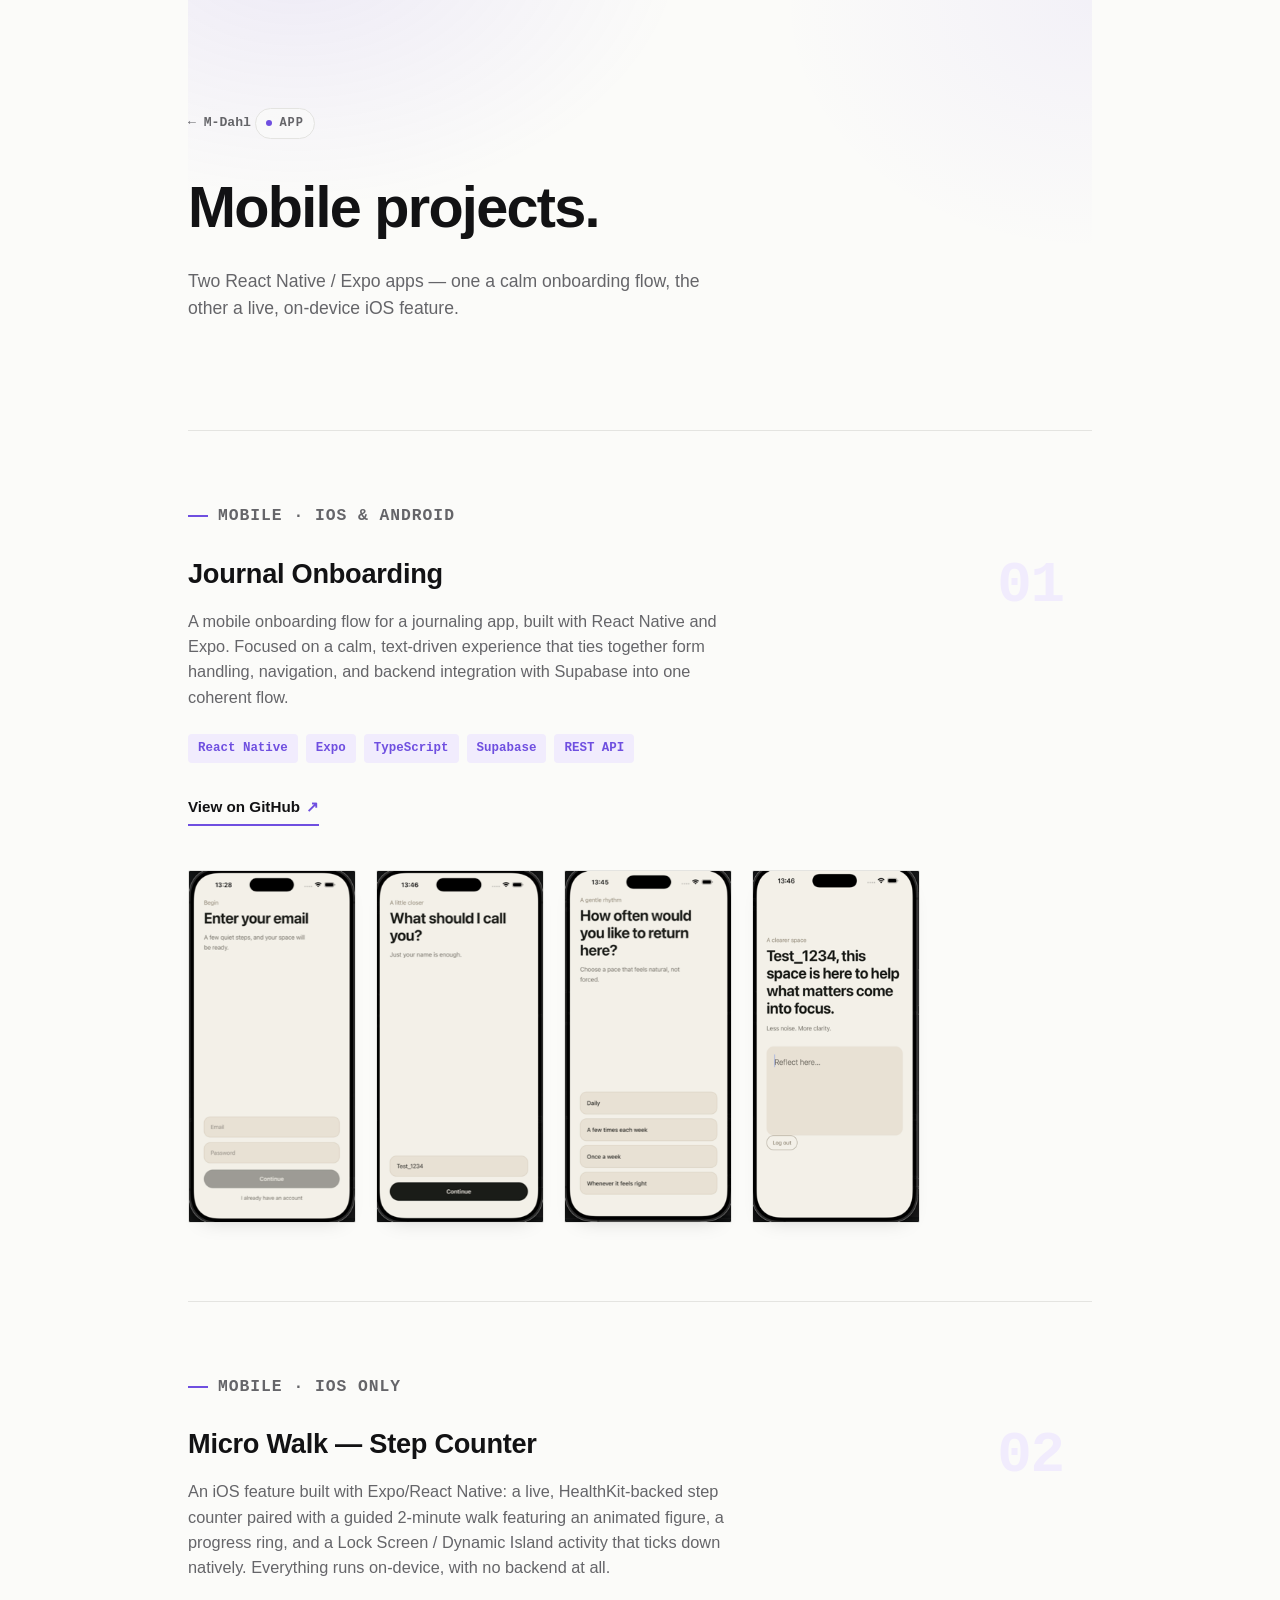
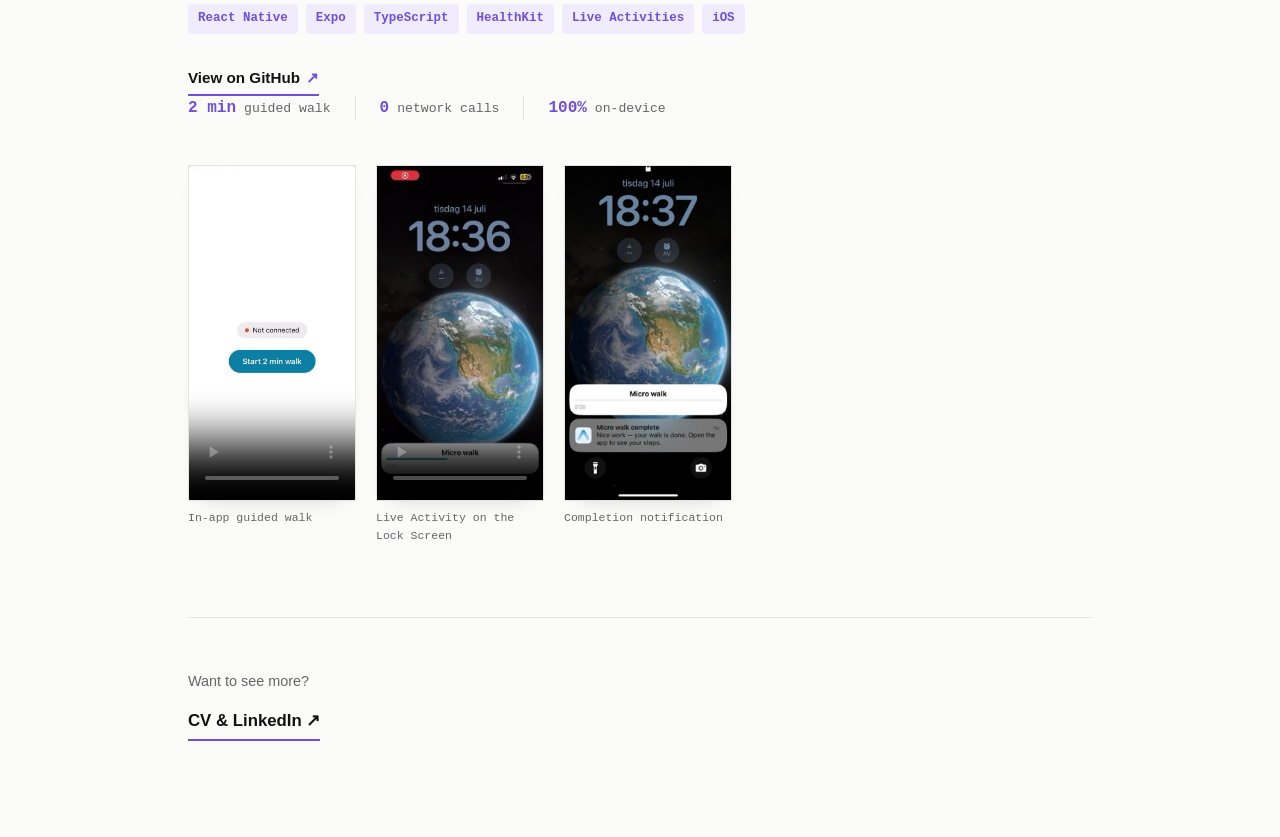
==== app.html @ a0d1460f "Split into a landing page plus a category page instead of scrolling index.html is now a minimal land" ====
<!DOCTYPE html>
<html lang="en">
<head>
<meta charset="UTF-8">
<meta name="viewport" content="width=device-width, initial-scale=1.0">
<title>App Projects — M-Dahl</title>
<meta name="description" content="Mobile app projects by M-Dahl: Journal Onboarding and Micro Walk.">
<meta name="robots" content="noindex, nofollow">
<meta name="color-scheme" content="light">
<link rel="icon" href="data:,">
<link rel="stylesheet" href="assets/css/style.css">
</head>
<body>

<div class="wrap">
  <header class="hero">
    <a class="back-link" href="index.html">← M-Dahl</a>
    <p class="eyebrow">App</p>
    <h1>Mobile projects.</h1>
    <p class="bio">Two React Native / Expo apps — one a calm onboarding flow, the other a live, on-device iOS feature.</p>
  </header>
</div>

<main class="wrap" id="projects">

  <section class="project">
    <p class="index-no">01</p>
    <div class="project-copy">
      <p class="kicker"><span class="bar"></span>Mobile · iOS &amp; Android</p>
      <h2>Journal Onboarding</h2>
      <p>A mobile onboarding flow for a journaling app, built with React Native and Expo. Focused on a calm, text-driven experience that ties together form handling, navigation, and backend integration with Supabase into one coherent flow.</p>
      <ul class="stack">
        <li>React Native</li>
        <li>Expo</li>
        <li>TypeScript</li>
        <li>Supabase</li>
        <li>REST API</li>
      </ul>
      <a class="repo-link" href="https://github.com/project5662/journal-onboarding" target="_blank" rel="noopener">
        View on GitHub <span class="arrow">↗</span>
      </a>
    </div>
    <div class="filmstrip">
      <img src="assets/img/journal-0.png" width="231" height="480" alt="Journal Onboarding – sign up screen">
      <img src="assets/img/journal-1.png" width="227" height="480" alt="Journal Onboarding – name screen">
      <img src="assets/img/journal-3.png" width="229" height="480" alt="Journal Onboarding – frequency screen">
      <img src="assets/img/journal-2.png" width="233" height="480" alt="Journal Onboarding – reflection screen">
    </div>
  </section>

  <section class="project">
    <p class="index-no">02</p>
    <div class="project-copy">
      <p class="kicker"><span class="bar"></span>Mobile · iOS only</p>
      <h2>Micro Walk — Step Counter</h2>
      <p>An iOS feature built with Expo/React Native: a live, HealthKit-backed step counter paired with a guided 2-minute walk featuring an animated figure, a progress ring, and a Lock Screen / Dynamic Island activity that ticks down natively. Everything runs on-device, with no backend at all.</p>
      <ul class="stack">
        <li>React Native</li>
        <li>Expo</li>
        <li>TypeScript</li>
        <li>HealthKit</li>
        <li>Live Activities</li>
        <li>iOS</li>
      </ul>
      <a class="repo-link" href="https://github.com/project5662/step-counter-test-app" target="_blank" rel="noopener">
        View on GitHub <span class="arrow">↗</span>
      </a>
    </div>
    <div class="stat-row">
      <div class="stat"><span class="num">2 min</span><span class="label">guided walk</span></div>
      <div class="stat"><span class="num">0</span><span class="label">network calls</span></div>
      <div class="stat"><span class="num">100%</span><span class="label">on-device</span></div>
    </div>
    <div class="media-row">
      <figure>
        <div class="media-frame">
          <video src="assets/video/micro-walk-demo.mp4" poster="assets/video/micro-walk-poster.jpg" controls preload="metadata" playsinline muted>
            Your browser doesn't support embedded video. <a href="assets/video/micro-walk-demo.mp4">Download the demo</a> instead.
          </video>
        </div>
        <figcaption>In-app guided walk</figcaption>
      </figure>
      <figure>
        <div class="media-frame">
          <video src="assets/video/micro-walk-lockscreen.mp4" poster="assets/video/micro-walk-lockscreen-poster.jpg" controls preload="metadata" playsinline muted></video>
        </div>
        <figcaption>Live Activity on the Lock Screen</figcaption>
      </figure>
      <figure>
        <div class="media-frame">
          <img src="assets/img/walk-lockscreen.jpg" alt="Lock Screen notification: Micro walk complete, nice work — your walk is done">
        </div>
        <figcaption>Completion notification</figcaption>
      </figure>
    </div>
  </section>

</main>

<div class="wrap">
  <footer>
    <p>Want to see more?</p>
    <a class="cv-link" href="#" target="_blank" rel="noopener">CV &amp; LinkedIn ↗</a>
  </footer>
</div>

</body>
</html>
---- assets/css/style.css ----
:root{
  --bg: #fbfbf9;
  --ink: #121214;
  --muted: #656569;
  --line: #e4e4e1;
  --accent: #6f4fe0;
  --accent-soft: #f1ecfd;
  --mono: ui-monospace, "SF Mono", "Roboto Mono", Menlo, Consolas, monospace;
  --sans: -apple-system, BlinkMacSystemFont, "Inter", "Segoe UI", Roboto, sans-serif;
  --maxw: 960px;
}

* { box-sizing: border-box; }

html { scroll-behavior: smooth; }

body{
  margin: 0;
  background: var(--bg);
  color: var(--ink);
  font-family: var(--sans);
  line-height: 1.55;
  -webkit-font-smoothing: antialiased;
  overflow-x: hidden;
}

a{ color: inherit; }

:focus-visible{
  outline: 2px solid var(--ink);
  outline-offset: 3px;
  border-radius: 2px;
}

.wrap{
  max-width: var(--maxw);
  margin: 0 auto;
  padding: 0 28px;
}

header.hero{
  position: relative;
  padding: 108px 0 76px;
  border-bottom: 1px solid var(--line);
  overflow: hidden;
  background:
    radial-gradient(600px 420px at 12% -15%, rgba(111,79,224,0.10), transparent 65%),
    radial-gradient(520px 420px at 100% 0%, rgba(111,79,224,0.06), transparent 60%);
}

/* Landing page hero: full-height, centered, no lower content to lead into */
header.hero.landing{
  min-height: 86vh;
  display: flex;
  align-items: center;
  border-bottom: none;
}

.back-link{
  display: inline-flex;
  align-items: center;
  gap: 6px;
  font-family: var(--mono);
  font-size: 0.82rem;
  font-weight: 600;
  color: var(--muted);
  text-decoration: none;
  margin: 0 0 28px;
}

.back-link:hover{ color: var(--ink); }

.eyebrow{
  display: inline-flex;
  align-items: center;
  gap: 7px;
  font-family: var(--mono);
  font-size: 12px;
  letter-spacing: 0.08em;
  text-transform: uppercase;
  color: var(--muted);
  background: rgba(251,251,249,0.7);
  border: 1px solid var(--line);
  padding: 5px 10px;
  border-radius: 999px;
  margin: 0 0 24px;
  font-weight: 600;
}

.eyebrow::before{
  content: "";
  width: 6px;
  height: 6px;
  border-radius: 50%;
  background: var(--accent);
  flex-shrink: 0;
}

h1{
  font-size: clamp(2.4rem, 6vw, 3.6rem);
  margin: 0 0 16px;
  letter-spacing: -0.03em;
  font-weight: 700;
}

.bio{
  font-size: 1.1rem;
  color: var(--muted);
  max-width: 56ch;
  margin: 0 0 32px;
}

.categories{
  display: flex;
  gap: 10px;
}

.cat-pill{
  display: inline-flex;
  align-items: center;
  gap: 6px;
  font-family: var(--mono);
  font-size: 0.8rem;
  font-weight: 600;
  text-decoration: none;
  color: var(--accent);
  background: var(--accent-soft);
  border: 1px solid transparent;
  padding: 7px 14px;
  border-radius: 999px;
  transition: transform 0.15s ease, background 0.15s ease;
}

a.cat-pill:hover{
  background: var(--accent);
  color: #fff;
}

.cat-pill.is-disabled{
  color: var(--muted);
  background: transparent;
  border-color: var(--line);
}

.cat-pill .soon{
  font-size: 0.68rem;
  color: var(--muted);
  text-transform: uppercase;
  letter-spacing: 0.06em;
}

main{
  padding-bottom: 20px;
}

section.project{
  position: relative;
  padding: 72px 0;
  border-bottom: 1px solid var(--line);
}

.kicker{
  display: flex;
  align-items: center;
  gap: 10px;
  font-family: var(--mono);
  font-size: 12px;
  letter-spacing: 0.06em;
  text-transform: uppercase;
  color: var(--accent);
  font-weight: 600;
  margin: 0 0 10px;
}

.kicker .bar{
  width: 20px;
  height: 2px;
  background: var(--accent);
  flex-shrink: 0;
}

.index-no{
  font-family: var(--mono);
  font-weight: 700;
  font-size: clamp(2.6rem, 6vw, 3.6rem);
  line-height: 1;
  color: var(--accent-soft);
  position: absolute;
  top: 68px;
  right: 28px;
  letter-spacing: -0.02em;
  user-select: none;
}

.project-copy h2{
  font-size: 1.7rem;
  margin: 0 0 14px;
  letter-spacing: -0.01em;
  font-weight: 700;
  max-width: 24ch;
}

.project-copy p{
  color: var(--muted);
  margin: 0 0 24px;
  font-size: 1.02rem;
  max-width: 62ch;
}

.stack{
  list-style: none;
  display: flex;
  flex-wrap: wrap;
  gap: 8px;
  padding: 0;
  margin: 0 0 28px;
}

.stack li{
  font-family: var(--mono);
  font-size: 0.78rem;
  color: var(--accent);
  background: var(--accent-soft);
  padding: 5px 10px;
  border-radius: 4px;
  font-weight: 600;
}

.repo-link{
  display: inline-flex;
  align-items: center;
  gap: 6px;
  text-decoration: none;
  font-weight: 700;
  font-size: 0.95rem;
  color: var(--ink);
  border-bottom: 2px solid var(--accent);
  padding: 4px 0 5px;
}

.repo-link .arrow{
  color: var(--accent);
  transition: transform 0.15s ease;
}

.repo-link:hover .arrow{ transform: translate(3px, -3px); }

/* Screenshot filmstrip */
.filmstrip{
  margin-top: 44px;
  display: flex;
  flex-wrap: wrap;
  gap: 20px;
  padding-bottom: 6px;
}

.filmstrip img{
  width: 168px;
  height: auto;
  flex-shrink: 0;
  border: 1px solid var(--line);
  border-radius: 2px;
  box-shadow: 0 10px 20px -16px rgba(17,17,20,0.25);
  background: #fff;
  display: block;
}

/* Micro Walk visual */
.stat-row{
  display: flex;
  flex-wrap: wrap;
  gap: 8px 24px;
  margin: 0 0 28px;
  font-family: var(--mono);
}

.stat{
  display: flex;
  align-items: baseline;
  gap: 8px;
  padding-right: 24px;
  border-right: 1px solid var(--line);
}

.stat:last-child{
  padding-right: 0;
  border-right: none;
}

.stat .num{
  font-size: 1rem;
  font-weight: 700;
  color: var(--accent);
  font-variant-numeric: tabular-nums;
}

.stat .label{
  font-size: 0.82rem;
  color: var(--muted);
}

.media-row{
  margin-top: 44px;
  display: flex;
  flex-wrap: wrap;
  gap: 20px;
}

.media-row figure{
  margin: 0;
  width: 168px;
  flex-shrink: 0;
}

.media-frame{
  width: 168px;
  aspect-ratio: 9 / 18;
  overflow: hidden;
  border: 1px solid var(--line);
  border-radius: 2px;
  box-shadow: 0 10px 20px -16px rgba(17,17,20,0.25);
  background: #000;
}

.media-frame img,
.media-frame video{
  width: 100%;
  height: 100%;
  object-fit: cover;
  object-position: top center;
  display: block;
}

.media-row figcaption{
  margin-top: 8px;
  font-family: var(--mono);
  font-size: 0.72rem;
  color: var(--muted);
}

footer{
  padding: 52px 0 96px;
}

footer p{
  color: var(--muted);
  font-size: 0.9rem;
  margin: 0 0 12px;
}

.cv-link{
  display: inline-block;
  text-decoration: none;
  font-weight: 700;
  font-size: 1.05rem;
  color: var(--ink);
  border-bottom: 2px solid var(--accent);
  padding: 4px 0 5px;
}

.cv-link:hover{ opacity: 0.6; }

@media (prefers-reduced-motion: reduce){
  html{ scroll-behavior: auto; }
  .repo-link .arrow{
    transition: none !important;
  }
}

@media (max-width: 700px){
  header.hero{ padding: 76px 0 48px; }
  header.hero.landing{ min-height: auto; padding: 64px 0 56px; }
  section.project{ padding: 52px 0; }
  .index-no{ top: 52px; }
}
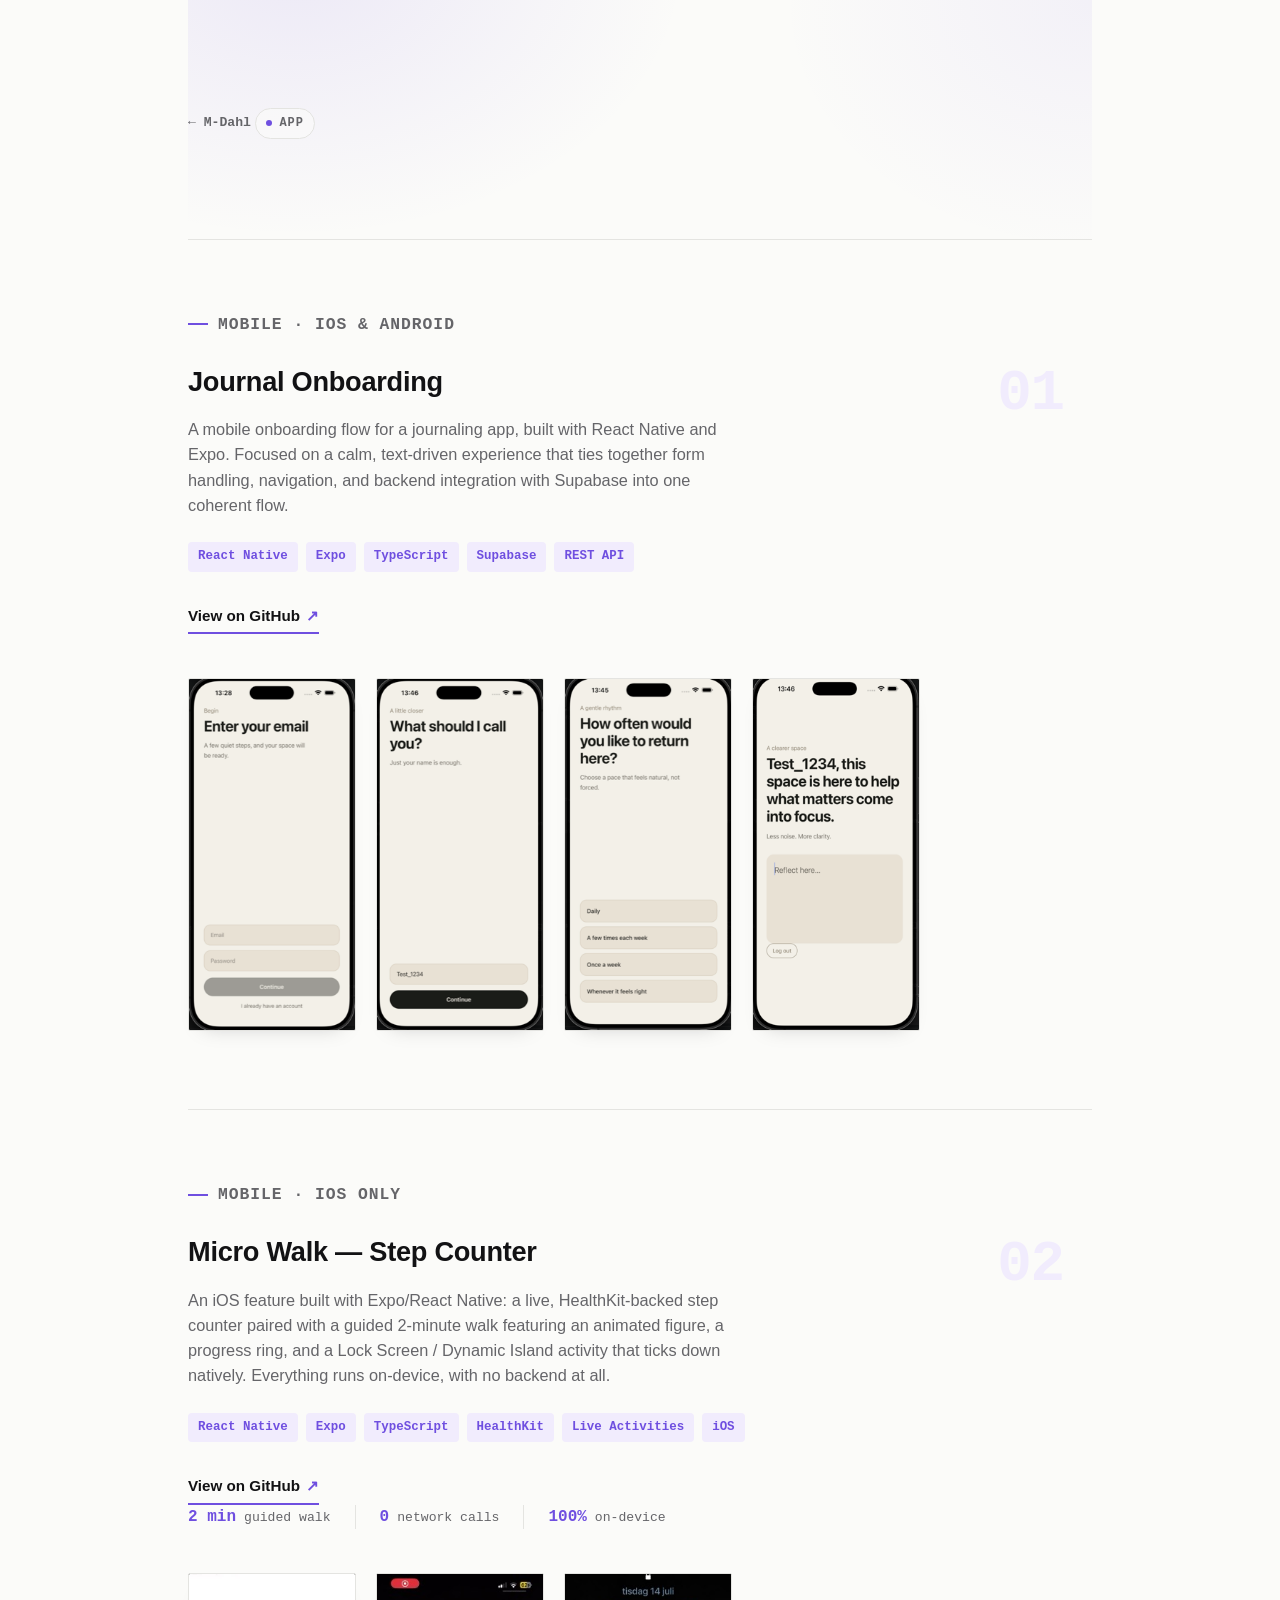
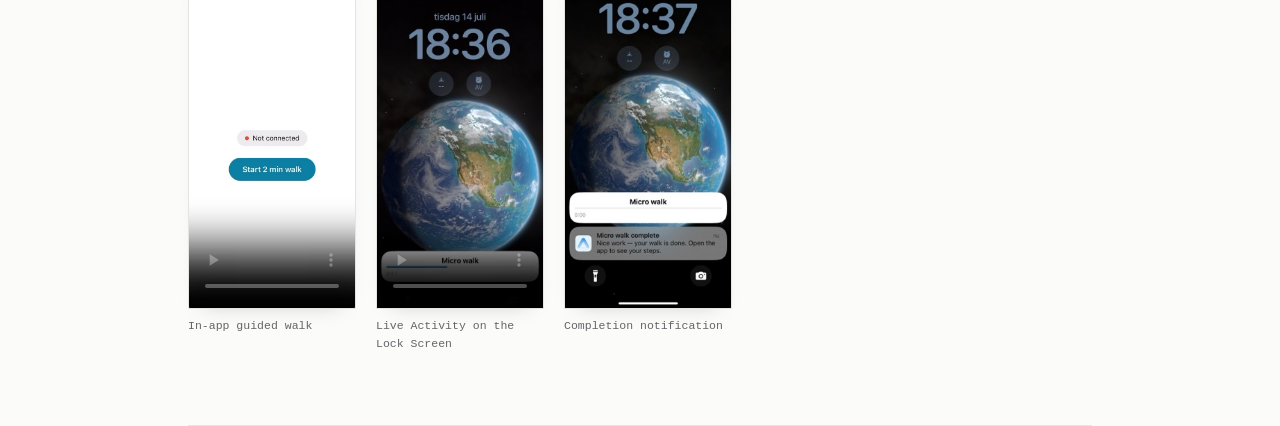
==== commit 4c93d8f6: "Trim hero copy and remove the footer across all pages - Landing bio now opens with "Engineer from KT" ====
--- a/app.html
+++ b/app.html
@@ -16,8 +16,6 @@
   <header class="hero">
     <a class="back-link" href="index.html">← M-Dahl</a>
     <p class="eyebrow">App</p>
-    <h1>Mobile projects.</h1>
-    <p class="bio">Two React Native / Expo apps — one a calm onboarding flow, the other a live, on-device iOS feature.</p>
   </header>
 </div>
 
@@ -97,12 +95,5 @@
 
 </main>
 
-<div class="wrap">
-  <footer>
-    <p>Want to see more?</p>
-    <a class="cv-link" href="#" target="_blank" rel="noopener">CV &amp; LinkedIn ↗</a>
-  </footer>
-</div>
-
 </body>
 </html>
--- a/assets/css/style.css
+++ b/assets/css/style.css
@@ -110,6 +110,15 @@
   margin: 0 0 32px;
 }
 
+.section-label{
+  font-family: var(--mono);
+  font-size: 12px;
+  letter-spacing: 0.06em;
+  text-transform: uppercase;
+  color: var(--muted);
+  margin: 0 0 14px;
+}
+
 .categories{
   display: flex;
   gap: 10px;
@@ -338,28 +347,6 @@
   color: var(--muted);
 }
 
-footer{
-  padding: 52px 0 96px;
-}
-
-footer p{
-  color: var(--muted);
-  font-size: 0.9rem;
-  margin: 0 0 12px;
-}
-
-.cv-link{
-  display: inline-block;
-  text-decoration: none;
-  font-weight: 700;
-  font-size: 1.05rem;
-  color: var(--ink);
-  border-bottom: 2px solid var(--accent);
-  padding: 4px 0 5px;
-}
-
-.cv-link:hover{ opacity: 0.6; }
-
 @media (prefers-reduced-motion: reduce){
   html{ scroll-behavior: auto; }
   .repo-link .arrow{
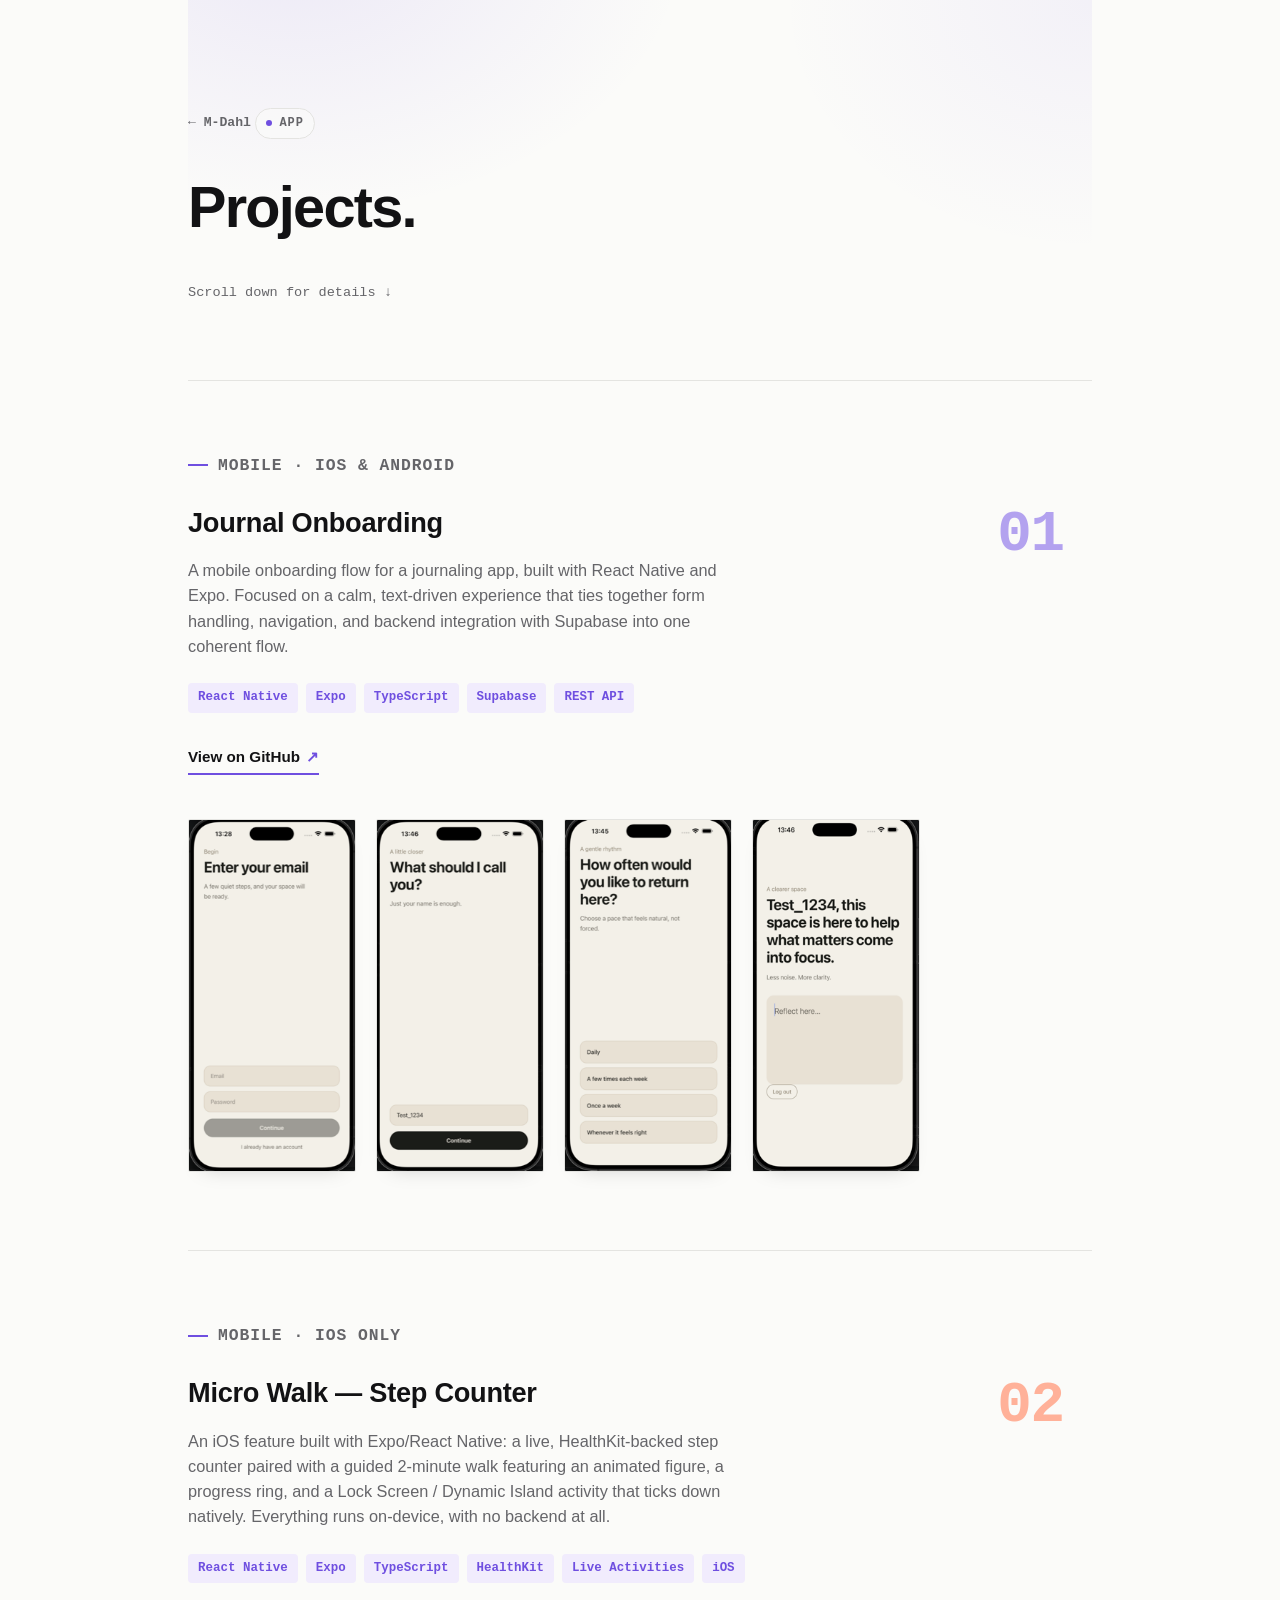
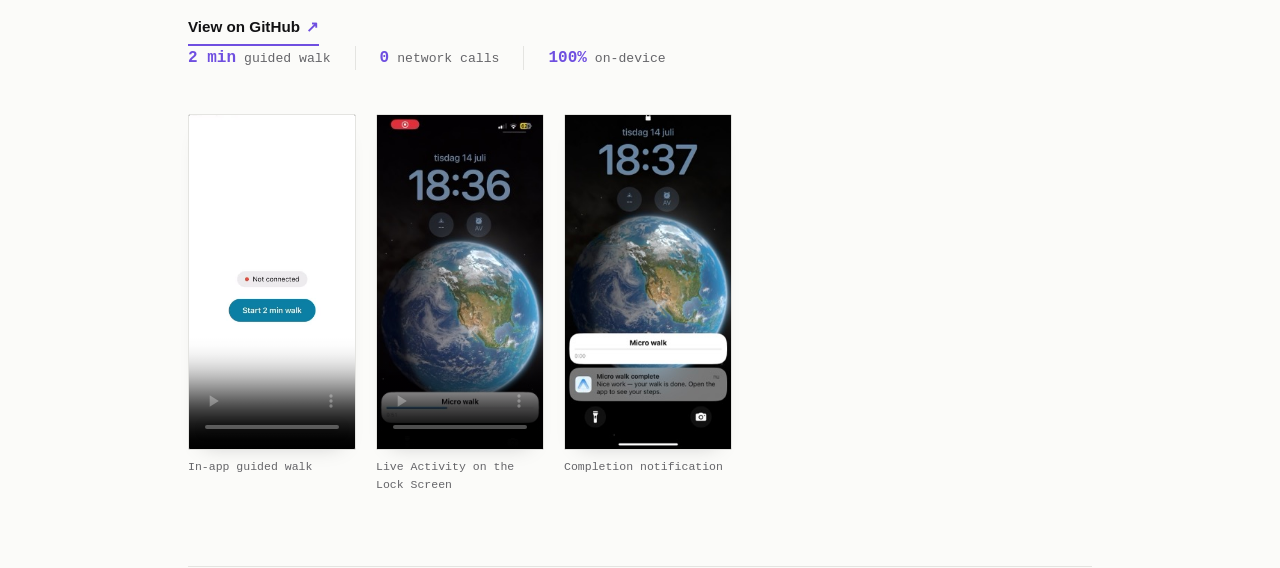
==== commit 5d5627ef: "Distinguish the two project numbers by color, add a scroll cue, mention AI/ML interest - Give the 01" ====
--- a/app.html
+++ b/app.html
@@ -16,13 +16,15 @@
   <header class="hero">
     <a class="back-link" href="index.html">← M-Dahl</a>
     <p class="eyebrow">App</p>
+    <h1>Projects.</h1>
+    <p class="scroll-hint">Scroll down for details <span class="chevron">↓</span></p>
   </header>
 </div>
 
 <main class="wrap" id="projects">
 
   <section class="project">
-    <p class="index-no">01</p>
+    <p class="index-no index-no--1">01</p>
     <div class="project-copy">
       <p class="kicker"><span class="bar"></span>Mobile · iOS &amp; Android</p>
       <h2>Journal Onboarding</h2>
@@ -47,7 +49,7 @@
   </section>
 
   <section class="project">
-    <p class="index-no">02</p>
+    <p class="index-no index-no--2">02</p>
     <div class="project-copy">
       <p class="kicker"><span class="bar"></span>Mobile · iOS only</p>
       <h2>Micro Walk — Step Counter</h2>
--- a/assets/css/style.css
+++ b/assets/css/style.css
@@ -70,6 +70,30 @@
 
 .back-link:hover{ color: var(--ink); }
 
+.scroll-hint{
+  display: inline-flex;
+  align-items: center;
+  gap: 8px;
+  font-family: var(--mono);
+  font-size: 0.85rem;
+  color: var(--muted);
+  margin: 14px 0 0;
+}
+
+.scroll-hint .chevron{
+  display: inline-block;
+  animation: scroll-bob 1.6s ease-in-out infinite;
+}
+
+@keyframes scroll-bob{
+  0%, 100%{ transform: translateY(0); }
+  50%{ transform: translateY(4px); }
+}
+
+@media (prefers-reduced-motion: reduce){
+  .scroll-hint .chevron{ animation: none; }
+}
+
 .eyebrow{
   display: inline-flex;
   align-items: center;
@@ -193,13 +217,15 @@
   font-weight: 700;
   font-size: clamp(2.6rem, 6vw, 3.6rem);
   line-height: 1;
-  color: var(--accent-soft);
   position: absolute;
   top: 68px;
   right: 28px;
   letter-spacing: -0.02em;
   user-select: none;
 }
+
+.index-no--1{ color: #b3a2ef; }
+.index-no--2{ color: #ffb199; }
 
 .project-copy h2{
   font-size: 1.7rem;
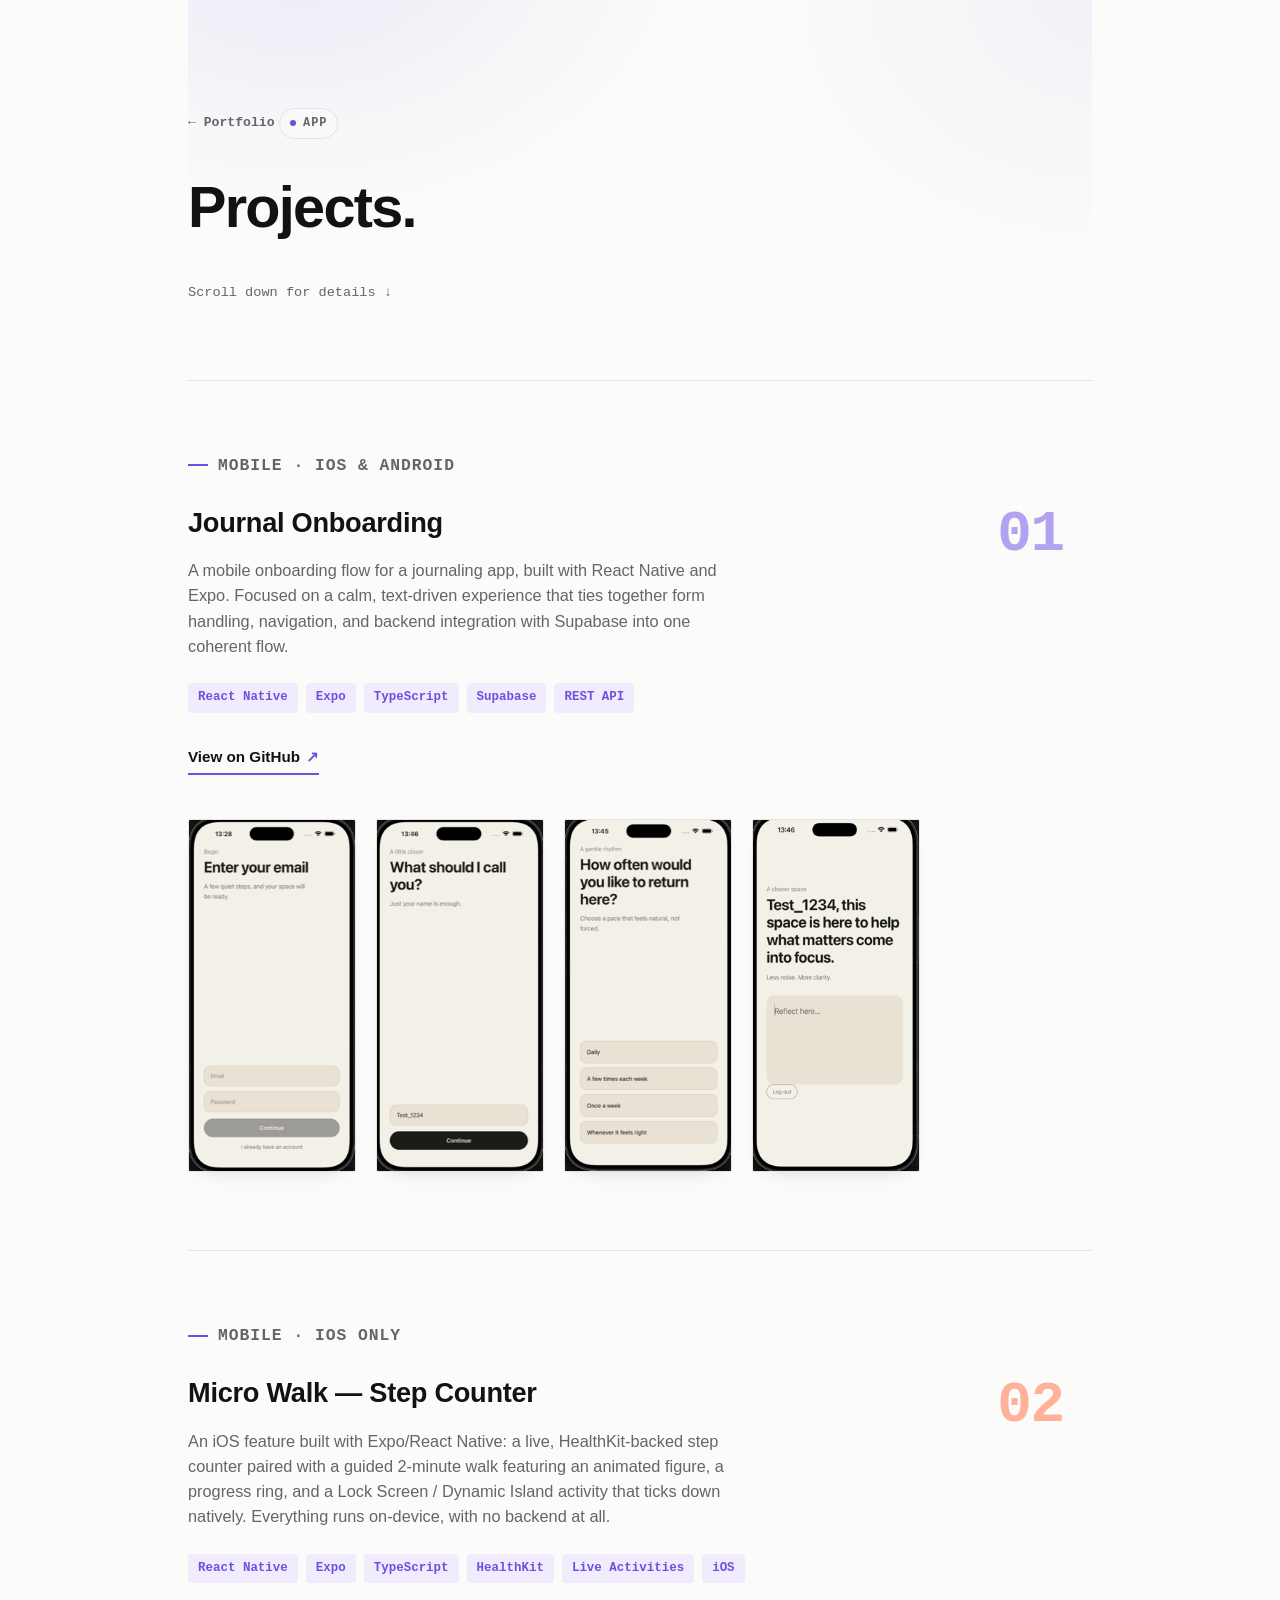
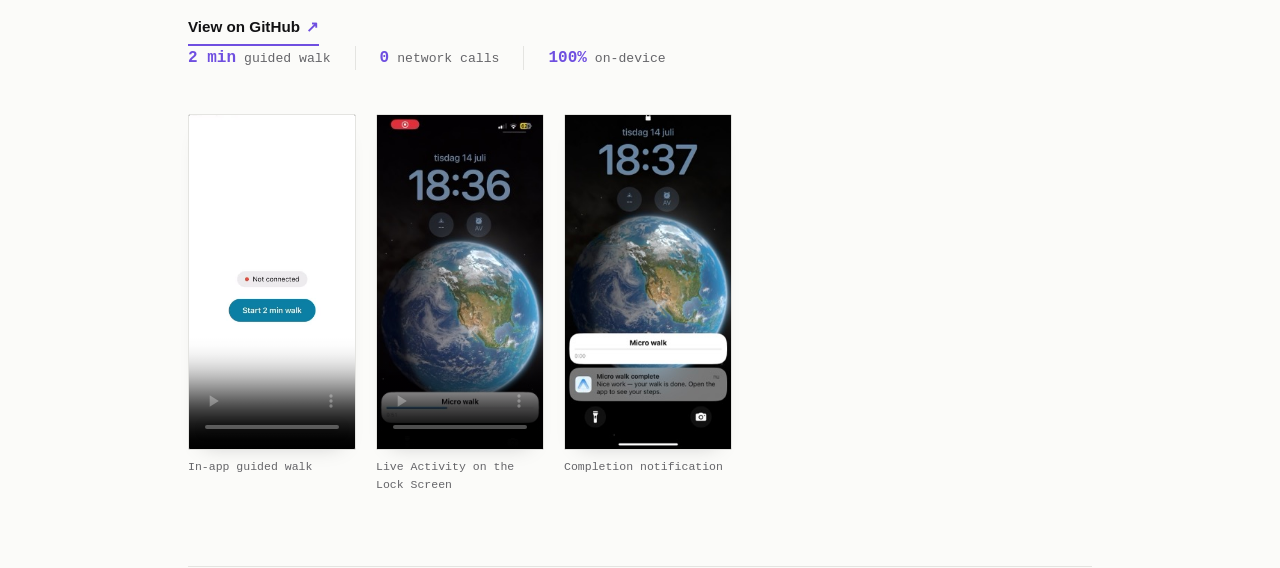
==== commit e542e1f4: "Remove all name references from the portfolio The site no longer needs to identify who it belongs to" ====
--- a/app.html
+++ b/app.html
@@ -3,8 +3,8 @@
 <head>
 <meta charset="UTF-8">
 <meta name="viewport" content="width=device-width, initial-scale=1.0">
-<title>App Projects — M-Dahl</title>
-<meta name="description" content="Mobile app projects by M-Dahl: Journal Onboarding and Micro Walk.">
+<title>App Projects — Portfolio</title>
+<meta name="description" content="Mobile app projects: Journal Onboarding and Micro Walk.">
 <meta name="robots" content="noindex, nofollow">
 <meta name="color-scheme" content="light">
 <link rel="icon" href="data:,">
@@ -14,7 +14,7 @@
 
 <div class="wrap">
   <header class="hero">
-    <a class="back-link" href="index.html">← M-Dahl</a>
+    <a class="back-link" href="index.html">← Portfolio</a>
     <p class="eyebrow">App</p>
     <h1>Projects.</h1>
     <p class="scroll-hint">Scroll down for details <span class="chevron">↓</span></p>
@@ -24,7 +24,7 @@
 <main class="wrap" id="projects">
 
   <section class="project">
-    <p class="index-no index-no--1">01</p>
+    <p class="index-no index-no--1" aria-hidden="true">01</p>
     <div class="project-copy">
       <p class="kicker"><span class="bar"></span>Mobile · iOS &amp; Android</p>
       <h2>Journal Onboarding</h2>
@@ -49,7 +49,7 @@
   </section>
 
   <section class="project">
-    <p class="index-no index-no--2">02</p>
+    <p class="index-no index-no--2" aria-hidden="true">02</p>
     <div class="project-copy">
       <p class="kicker"><span class="bar"></span>Mobile · iOS only</p>
       <h2>Micro Walk — Step Counter</h2>
--- a/assets/css/style.css
+++ b/assets/css/style.css
@@ -151,7 +151,9 @@
 .cat-pill{
   display: inline-flex;
   align-items: center;
+  justify-content: center;
   gap: 6px;
+  min-height: 44px;
   font-family: var(--mono);
   font-size: 0.8rem;
   font-weight: 600;
@@ -159,7 +161,7 @@
   color: var(--accent);
   background: var(--accent-soft);
   border: 1px solid transparent;
-  padding: 7px 14px;
+  padding: 0 18px;
   border-radius: 999px;
   transition: transform 0.15s ease, background 0.15s ease;
 }
